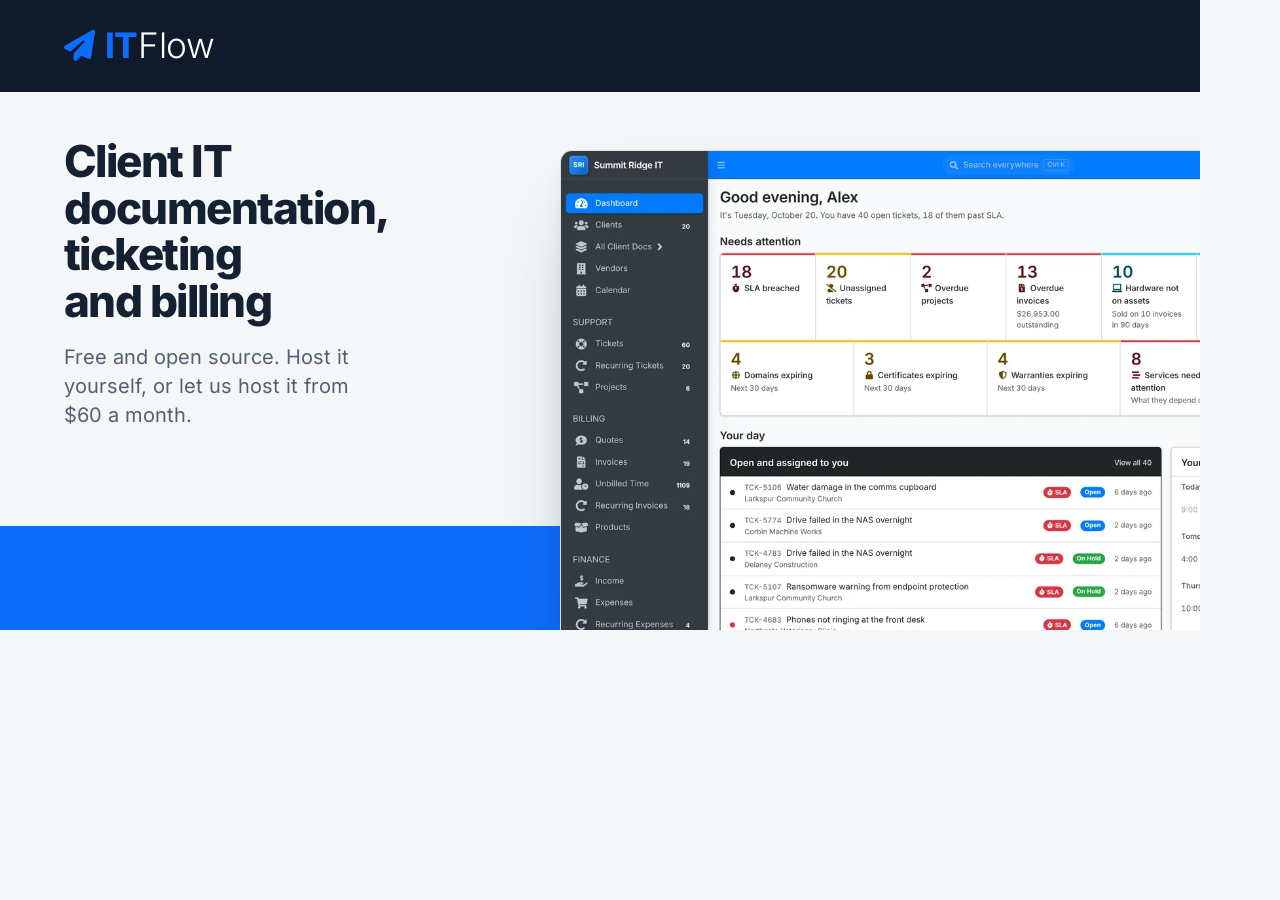
==== tools/og.html @ 49c67de4 "first commit" ====
<!doctype html><html><head><meta charset="utf-8">
<!--
  The picture shown when a link to itflow.org is shared: assets/img/og.png, 1200 x 630.
  To make it again (after a price change, say): open /tools/og.html on the site in a browser
  window exactly 1200 x 630, in light mode, and save a screenshot of it as assets/img/og.png.
-->
<link rel="stylesheet" href="/assets/vendor/fontawesome/css/all.min.css"><link rel="stylesheet" href="/assets/css/site.css">
<style>
body { width: 1200px; height: 630px; overflow: hidden; margin: 0; }
.og { position: relative; height: 630px; overflow: hidden; background: var(--paper); }
.og .bar { height: 92px; padding: 0 64px; display: flex; align-items: center; background: var(--night); }
.og .bar .logo { font-size: 2.2rem; }
.og .text { padding: 46px 64px 0; }
.og h1 { font-size: 2.75rem; font-weight: 800; line-height: 1.06; letter-spacing: -0.035em; max-width: 12ch; }
.og p { margin-top: 18px; font-size: 1.25rem; color: var(--muted); max-width: 23ch; line-height: 1.45; }
.og .band { position: absolute; left: 0; right: 0; bottom: 0; height: 104px; background: var(--brand); }
.og .screen { position: absolute; left: 560px; top: 150px; width: 840px; }
</style></head><body>
<div class="og">
  <div class="bar"><span class="logo"><i class="fas fa-paper-plane logo-plane"></i><span class="logo-it">IT</span><span class="logo-flow">Flow</span></span></div>
  <div class="text">
    <h1>Client IT documentation, ticketing and billing</h1>
    <p>Free and open source. Host it yourself, or let us host it from $60 a month.</p>
  </div>
  <div class="band"></div>
  <div class="screen"><img src="/assets/img/shots/dashboard-light-1280.webp" alt=""></div>
</div>
</body></html>
---- assets/css/site.css ----
/*
 * itflow.org
 *
 * Inter for everything - easy to read at any size. A cool, light page with
 * ITFlow blue for the logo and anything you can act on, and a dark top bar
 * and footer like ITFlow's own side menu, where the logo sits as it does in
 * the app. The screenshots are the pictures. Follows the visitor's light or
 * dark setting, and so do the screenshots.
 */

/* Inter (SIL Open Font License, assets/fonts/OFL.txt), served from here - every weight in one file */
@font-face {
    font-family: 'Inter Variable';
    font-style: normal;
    font-display: swap;
    font-weight: 100 900;
    src: url(../fonts/inter-latin-ext-wght-normal.woff2) format('woff2-variations'), url(../fonts/inter-latin-ext-wght-normal.woff2) format('woff2');
    unicode-range: U+0100-02BA, U+02BD-02C5, U+02C7-02CC, U+02CE-02D7, U+02DD-02FF, U+0304, U+0308, U+0329, U+1D00-1DBF, U+1E00-1E9F, U+1EF2-1EFF, U+2020, U+20A0-20AB, U+20AD-20C0, U+2113, U+2C60-2C7F, U+A720-A7FF;
}
@font-face {
    font-family: 'Inter Variable';
    font-style: normal;
    font-display: swap;
    font-weight: 100 900;
    src: url(../fonts/inter-latin-wght-normal.woff2) format('woff2-variations'), url(../fonts/inter-latin-wght-normal.woff2) format('woff2');
    unicode-range: U+0000-00FF, U+0131, U+0152-0153, U+02BB-02BC, U+02C6, U+02DA, U+02DC, U+0304, U+0308, U+0329, U+2000-206F, U+20AC, U+2122, U+2191, U+2193, U+2212, U+2215, U+FEFF, U+FFFD;
}

:root {
    --paper: #f4f6f8;
    --surface: #ffffff;
    --surface-2: #eaeef2;
    --ink: #152132;
    --muted: #526073;
    --line: #d9dfe6;
    --line-strong: #b7c1cc;
    --brand: #0d6efd;            /* ITFlow blue - the logo and the band behind the dashboard */
    --signal: #0b5fe3;           /* buttons and links: a shade darker, so white text on it reads easily */
    --signal-hover: #094fbd;
    --signal-ink: #ffffff;
    --signal-soft: #e3edfd;
    --night: #0f1a2a;            /* the top bar and footer */
    --night-2: #172437;
    --night-ink: #e8eef6;
    --night-muted: #a3b1c4;
    --night-line: #26354b;
    --danger: #b3261e;
    --shadow: 0 40px 80px -40px rgba(21, 33, 50, .45), 0 14px 28px -14px rgba(21, 33, 50, .2);
    --radius: 12px;
    --wrap: 1240px;
    --gutter: 16px;
    color-scheme: light;
}

@media (prefers-color-scheme: dark) {
    :root {
        --paper: #0e1622;
        --surface: #142030;
        --surface-2: #1a283b;
        --ink: #e6edf5;
        --muted: #9eadbf;
        --line: #233348;
        --line-strong: #364a63;
        --signal: #5c9dff;
        --signal-hover: #82b4ff;
        --signal-ink: #04101e;
        --signal-soft: #15294a;
        --night: #09111c;
        --night-2: #111c2b;
        --night-line: #1f2d40;
        --danger: #ff8a80;
        --shadow: 0 40px 80px -40px rgba(0, 0, 0, .8), 0 14px 28px -14px rgba(0, 0, 0, .5);
        color-scheme: dark;
    }
}

@media (min-width: 720px) {
    :root { --gutter: 32px; }
}

/* ------------------------------------------------------------ Base */

*, *::before, *::after { box-sizing: border-box; }

html {
    -webkit-text-size-adjust: 100%;
    scroll-behavior: smooth;
    scroll-padding-top: 84px;
}

body {
    margin: 0;
    background: var(--paper);
    color: var(--ink);
    font-family: 'Inter Variable', Inter, ui-sans-serif, system-ui, -apple-system, 'Segoe UI', Roboto, sans-serif;
    font-size: 1.0625rem;
    line-height: 1.65;
    -webkit-font-smoothing: antialiased;
    -moz-osx-font-smoothing: grayscale;
    text-rendering: optimizeLegibility;
}

img { max-width: 100%; height: auto; display: block; }
picture { display: block; }
figure { margin: 0; }

h1, h2, h3, h4 {
    margin: 0;
    font-weight: 700;
    line-height: 1.15;
    letter-spacing: -0.018em;
    text-wrap: balance;
}

p { margin: 0; text-wrap: pretty; }
ul, ol { margin: 0; padding: 0; list-style: none; }

a { color: var(--signal); text-underline-offset: .18em; text-decoration-thickness: 1px; }
a:hover { color: var(--signal-hover); }

:focus-visible { outline: 3px solid var(--signal); outline-offset: 3px; border-radius: 4px; }

.wrap {
    width: 100%;
    max-width: calc(var(--wrap) + var(--gutter) * 2);
    margin: 0 auto;
    padding: 0 var(--gutter);
}

[hidden] { display: none !important; }

.visually-hidden {
    position: absolute !important; width: 1px; height: 1px; padding: 0; margin: -1px;
    overflow: hidden; clip: rect(0, 0, 0, 0); white-space: nowrap; border: 0;
}

.skip {
    position: absolute; left: 12px; top: -60px; z-index: 100;
    background: var(--signal); color: var(--signal-ink); padding: 10px 16px; border-radius: 8px;
}
.skip:focus { top: 12px; }

/* ------------------------------------------------------------ The logo - as on ITFlow's sign-in page */

.logo-link { display: inline-flex; text-decoration: none; border-radius: 6px; }
.logo { display: inline-flex; align-items: center; font-size: 1.6rem; line-height: 1; letter-spacing: -0.01em; white-space: nowrap; }
.logo-plane { color: var(--brand); font-size: .88em; margin-right: .32em; }
.logo-it { color: var(--brand); font-weight: 750; }
.logo-flow { color: #fff; font-weight: 300; }

/* ------------------------------------------------------------ Buttons */

.button {
    display: inline-flex; align-items: center; justify-content: center; gap: .5em;
    min-height: 48px; padding: 0 22px;
    border-radius: 10px; border: 1.5px solid transparent;
    font: inherit; font-weight: 600; line-height: 1.2;
    text-decoration: none; cursor: pointer; white-space: nowrap;
    transition: background-color .15s, border-color .15s, color .15s;
}
.button-primary { background: var(--signal); color: var(--signal-ink); }
.button-primary:hover { background: var(--signal-hover); color: var(--signal-ink); }
.button-secondary { background: var(--surface); color: var(--ink); border-color: var(--line-strong); }
.button-secondary:hover { color: var(--ink); border-color: var(--ink); }
.button-large { min-height: 52px; padding: 0 26px; font-size: 1.05rem; }
.button-small { min-height: 38px; padding: 0 16px; border-radius: 8px; font-size: .95rem; }
.button-block { width: 100%; }

.text-link { display: inline-flex; align-items: center; gap: .45em; font-weight: 600; }

/* ------------------------------------------------------------ The top bar and menu */

.masthead {
    position: sticky; top: 0; z-index: 50;
    background: var(--night);
    border-bottom: 1px solid var(--night-line);
}
.masthead-row { display: flex; align-items: center; gap: 24px; min-height: 68px; }

.menu { display: flex; align-items: center; gap: 20px; margin-left: auto; }
.menu ul { display: flex; align-items: center; gap: 2px; }
.menu ul a {
    display: inline-flex; align-items: center; gap: 6px;
    padding: 8px 11px; border-radius: 8px;
    color: var(--night-muted); font-weight: 500; font-size: .98rem; text-decoration: none;
    transition: color .15s, background-color .15s;
}
.menu ul a:hover { color: #fff; background: var(--night-2); }
/* The section being read, or just picked: white text with a short blue line under it */
.menu ul a { position: relative; }
.menu ul a::after {
    content: ''; position: absolute; left: 50%; bottom: 1px;
    width: 18px; height: 3px; margin-left: -9px; border-radius: 3px;
    background: var(--brand); opacity: 0; transform: scaleX(.4);
    transition: opacity .2s, transform .2s;
}
.menu ul a.is-active { color: #fff; }
.menu ul a.is-active::after { opacity: 1; transform: none; }
.menu-out { font-size: .6em; opacity: .7; }
.menu-end { display: flex; align-items: center; gap: 16px; }
.menu-github { display: inline-flex; align-items: center; gap: 8px; color: var(--night-ink); font-weight: 600; text-decoration: none; }
.menu-github i { font-size: 1.2rem; }
.menu-github:hover { color: #fff; }
.masthead .button-primary { background: var(--brand); color: #fff; }
.masthead .button-primary:hover { background: #0a5ad1; color: #fff; }
.masthead :focus-visible { outline-color: #8ab8ff; }

.menu-button {
    display: none; margin-left: auto;
    width: 44px; height: 44px; border-radius: 10px;
    border: 1px solid var(--night-line); background: transparent; color: var(--night-ink);
    font-size: 1.1rem; cursor: pointer;
}

@media (min-width: 1080px) and (max-width: 1199px) {
    .menu-github span { position: absolute; width: 1px; height: 1px; overflow: hidden; clip: rect(0, 0, 0, 0); white-space: nowrap; }
    .menu ul a { padding: 8px 9px; }
}

@media (max-width: 1079px) {
    .menu-button { display: inline-flex; align-items: center; justify-content: center; }
    .js .menu {
        display: none;
        position: absolute; left: 0; right: 0; top: 100%;
        flex-direction: column; align-items: stretch; gap: 16px;
        padding: 12px var(--gutter) 24px;
        background: var(--night); border-bottom: 1px solid var(--night-line);
    }
    .js .masthead.is-open .menu { display: flex; }
    .menu ul { flex-direction: column; align-items: stretch; }
    .menu ul a { padding: 12px 10px; font-size: 1.05rem; }
    .menu ul a::after { left: -6px; top: 50%; bottom: auto; width: 3px; height: 18px; margin: -9px 0 0; transform: scaleY(.4); }
    .menu-end { justify-content: space-between; padding: 12px 10px 0; border-top: 1px solid var(--night-line); }
    /* Without the script, the menu wraps under the logo */
    html:not(.js) .masthead-row { flex-wrap: wrap; padding-bottom: 12px; }
    html:not(.js) .menu-button { display: none; }
    html:not(.js) .menu { flex-wrap: wrap; margin-left: 0; }
    html:not(.js) .menu ul { flex-direction: row; flex-wrap: wrap; }
}

/* ------------------------------------------------------------ Screenshots */

.screen {
    margin: 0;
    background: var(--surface);
    border: 1px solid var(--line);
    border-radius: var(--radius);
    overflow: hidden;
    box-shadow: var(--shadow);
}
.screen img { width: 100%; }

figcaption { margin-top: 12px; color: var(--muted); font-size: .94rem; line-height: 1.5; }

/* ------------------------------------------------------------ Top of the homepage */

.hero { padding-top: 76px; overflow-x: clip; }
.hero-text { max-width: 860px; }
.hero-tag {
    display: inline-flex; align-items: center; gap: 8px; margin-bottom: 22px;
    padding: 5px 14px; border-radius: 999px;
    background: var(--signal-soft); color: var(--signal);
    font-size: .92rem; font-weight: 600;
}
.hero h1 {
    font-size: clamp(2.5rem, 1.3rem + 4.3vw, 4.5rem);
    font-weight: 800;
    line-height: 1.04;
    letter-spacing: -0.035em;
    max-width: 17ch;
}
.hero-lede { margin-top: 24px; max-width: 60ch; font-size: clamp(1.1rem, 1rem + .4vw, 1.28rem); line-height: 1.6; color: var(--muted); }
.hero-actions { display: flex; flex-wrap: wrap; gap: 12px; margin-top: 32px; }
.hero-hosting { margin-top: 20px; font-size: 1rem; }
.hero-hosting a { display: inline-flex; align-items: baseline; gap: 9px; color: var(--ink); text-decoration: underline; text-decoration-color: var(--line-strong); }
.hero-hosting a i { color: var(--signal); }
.hero-hosting a:hover { color: var(--signal); text-decoration-color: currentColor; }

/* The screenshot sits on a band of ITFlow blue, the colour of the app's own top bar */
.hero-stage { position: relative; margin-top: 60px; }
.hero-stage::before {
    content: ''; position: absolute; left: 0; right: 0; top: 34%; bottom: 0;
    background: var(--brand);
}
.hero-stage .wrap { position: relative; }
.screen-hero { border-color: color-mix(in srgb, var(--line) 60%, transparent); }

.hero-band { background: var(--brand); }
.facts { display: grid; grid-template-columns: 1fr; gap: 14px 32px; padding-top: 30px; padding-bottom: 34px; }
.facts li { display: flex; align-items: center; gap: 12px; color: #fff; font-weight: 600; }
.facts i { width: 1.25em; text-align: center; opacity: .85; }
@media (min-width: 640px) { .facts { grid-template-columns: repeat(2, 1fr); } }
@media (min-width: 1080px) { .facts { grid-template-columns: repeat(4, auto); justify-content: space-between; } }

/* ------------------------------------------------------------ Sections */

.section { padding: 112px 0; }
@media (max-width: 719px) { .section { padding: 80px 0; } }
.section-head { max-width: 760px; margin-bottom: 48px; }
.section-head h2 { font-size: clamp(2rem, 1.3rem + 2.2vw, 2.9rem); font-weight: 800; letter-spacing: -0.03em; line-height: 1.1; }
.section-head p { margin-top: 16px; max-width: 62ch; font-size: 1.15rem; color: var(--muted); }

/* A plain list with a check before each item */
.checklist li { position: relative; padding-left: 28px; margin-top: 10px; }
.checklist li::before {
    content: '\f00c'; font-family: 'Font Awesome 6 Free'; font-weight: 900;
    position: absolute; left: 0; top: .1em; font-size: .85em; color: var(--signal);
}

/* ------------------------------------------------------------ Features */

.feature-grid { display: grid; gap: 16px; }
@media (min-width: 640px) { .feature-grid { grid-template-columns: repeat(2, minmax(0, 1fr)); } }
@media (min-width: 1000px) { .feature-grid { grid-template-columns: repeat(3, minmax(0, 1fr)); } }
@media (min-width: 1200px) { .feature-grid { grid-template-columns: repeat(4, minmax(0, 1fr)); } }
.feature {
    padding: 26px 24px 28px;
    background: var(--surface); border: 1px solid var(--line); border-radius: 14px;
    transition: border-color .15s, box-shadow .15s;
}
.feature:hover { border-color: var(--line-strong); box-shadow: 0 18px 36px -28px rgba(21, 33, 50, .45); }
.feature-icon {
    display: inline-flex; align-items: center; justify-content: center;
    width: 44px; height: 44px; border-radius: 11px;
    background: var(--signal-soft); color: var(--signal); font-size: 1.1rem;
}
.feature h3 { margin-top: 18px; font-size: 1.12rem; letter-spacing: -0.01em; }
.feature p { margin-top: 8px; color: var(--muted); font-size: .98rem; line-height: 1.6; }
/* On a phone: the icon beside the text, so twelve cards don't make a long scroll */
@media (max-width: 639px) {
    .feature { display: grid; grid-template-columns: 44px minmax(0, 1fr); column-gap: 16px; padding: 20px; }
    .feature-icon { grid-row: span 2; }
    .feature h3 { margin-top: 0; align-self: center; }
    .feature p { margin-top: 4px; }
}

/* ------------------------------------------------------------ ITFlow in action */

.tour { background: var(--surface); border-top: 1px solid var(--line); border-bottom: 1px solid var(--line); }
.tour-step { border-top: 1px solid var(--line); padding: 20px 0 24px; }
.tour-step:last-child { border-bottom: 1px solid var(--line); }
.tour-step-head {
    display: flex; align-items: center; gap: 14px; width: 100%;
    padding: 0; border: 0; background: none; color: inherit; font: inherit; text-align: left; cursor: pointer;
}
/* Step numbers - also on the sign-up page */
.tour-num {
    flex: none; display: inline-flex; align-items: center; justify-content: center;
    width: 32px; height: 32px; border-radius: 50%;
    background: var(--signal); color: var(--signal-ink);
    font-weight: 700; font-size: .95rem; line-height: 1;
}
.tour-title { font-size: 1.2rem; font-weight: 650; letter-spacing: -0.01em; line-height: 1.3; }
.tour-text { margin: 10px 0 0 46px; color: var(--muted); max-width: 54ch; }
.tour-inline { margin-top: 20px; }
.tour-viewer { display: none; }

@media (min-width: 1000px) {
    .js .tour-grid { display: grid; grid-template-columns: minmax(300px, 380px) 1fr; gap: 56px; align-items: start; }
    .js .tour-inline { display: none; }
    .js .tour-step { padding: 0; border: 0; }
    .js .tour-step + .tour-step { margin-top: 6px; }
    .js .tour-step-head { padding: 14px 16px; border-radius: 12px; transition: background-color .15s; }
    .js .tour-step-head:hover { background: var(--paper); }
    .js .tour-step.is-active .tour-step-head { background: var(--signal-soft); }
    .js .tour-step:not(.is-active) .tour-num { background: transparent; color: var(--muted); box-shadow: inset 0 0 0 1.5px var(--line-strong); }
    .js .tour-step:not(.is-active) .tour-title { color: var(--muted); }
    .js .tour-step:not(.is-active) .tour-body { display: none; }
    .js .tour-step.is-active .tour-text { margin: 4px 16px 10px 62px; }
    .js .tour-viewer { display: block; }
    .tour-viewer-frame { position: relative; aspect-ratio: 1440 / 900; }
    .tour-shot { position: absolute; inset: 0; opacity: 0; transition: opacity .3s ease; }
    .tour-shot.is-active { opacity: 1; }
    .tour-nav { display: flex; align-items: center; justify-content: flex-end; gap: 12px; margin-top: 18px; }
    .tour-count { color: var(--muted); font-size: .95rem; font-variant-numeric: tabular-nums; }
    .tour-arrow {
        display: inline-flex; align-items: center; justify-content: center; width: 40px; height: 40px;
        border: 1px solid var(--line-strong); border-radius: 50%; background: var(--surface); color: var(--ink);
        font-size: .9rem; cursor: pointer;
    }
    .tour-arrow:hover { border-color: var(--ink); }
}

/* ------------------------------------------------------------ Get started */

.paths { display: grid; gap: 24px; align-items: start; }
@media (min-width: 1000px) {
    .paths { grid-template-columns: 1fr 1.2fr 1fr; }
    .paths-two { grid-template-columns: 1fr 1fr; }
}
.path { padding: 30px; background: var(--surface); border: 1px solid var(--line); border-radius: 16px; }
.path-icon {
    display: inline-flex; align-items: center; justify-content: center; width: 44px; height: 44px; margin-bottom: 18px;
    border-radius: 11px; background: var(--signal-soft); color: var(--signal); font-size: 1.1rem;
}
.path h3 { font-size: 1.3rem; }
.path > p { margin-top: 12px; color: var(--muted); }
.path .checklist { margin-top: 14px; }
.path-price { margin-top: 10px !important; color: var(--ink) !important; font-size: 2.6rem; font-weight: 800; line-height: 1; letter-spacing: -0.03em; }
.path-price span { margin-left: 8px; font-size: 1rem; font-weight: 500; color: var(--muted); letter-spacing: 0; }
.path-price-note { margin-top: 8px !important; font-size: .96rem; }
.path-actions { display: flex; flex-wrap: wrap; align-items: center; gap: 16px; margin-top: 24px; }
.path-hosted {
    border: 2px solid var(--signal); border-radius: 18px; padding: 34px;
    box-shadow: 0 30px 60px -40px rgba(11, 95, 227, .6);
}
.path-hosted .path-icon { background: var(--brand); color: #fff; }
.phones { display: flex; gap: 14px; margin-top: 26px; }
.phone { flex: 1; max-width: 160px; border-radius: 20px; overflow: hidden; border: 1px solid var(--line-strong); background: var(--surface); }
.phone img { aspect-ratio: 390 / 600; object-fit: cover; object-position: top; }
.phones-text { margin-top: 12px; color: var(--muted); font-size: .94rem; }

/* ------------------------------------------------------------ Sponsors */

.sponsors { background: var(--surface); border-top: 1px solid var(--line); }
.sponsor-wall { display: flex; flex-wrap: wrap; gap: 16px; }
.sponsor { flex: 1 1 200px; }
.sponsor-featured { flex-grow: 1.5; }
@media (max-width: 639px) { .sponsor { flex-basis: 140px; } }
.sponsor-tile {
    display: flex; align-items: center; justify-content: center;
    height: 96px; padding: 16px 28px;
    border: 1px solid var(--line); border-radius: 12px; background: var(--paper);
    color: var(--muted); text-decoration: none;
}
a.sponsor-tile:hover { border-color: var(--line-strong); color: var(--ink); }
.sponsor-tile img { max-height: 56px; max-width: 220px; width: auto; filter: grayscale(1); opacity: .8; transition: filter .2s, opacity .2s; }
a.sponsor-tile:hover img { filter: none; opacity: 1; }
.sponsor-name { font-size: 1.3rem; font-weight: 750; letter-spacing: -0.015em; }
.sponsor-featured .sponsor-name { font-size: 1.6rem; }

.tiers-head { margin-top: 88px; max-width: 760px; }
.tiers-head:first-child { margin-top: 0; }
.tiers-head h3 { font-size: clamp(1.5rem, 1.1rem + 1.2vw, 2rem); font-weight: 750; letter-spacing: -0.025em; }
.tiers-head p { margin-top: 10px; color: var(--muted); font-size: 1.08rem; }
.tiers { display: grid; gap: 16px; margin-top: 32px; }
@media (min-width: 640px) { .tiers { grid-template-columns: repeat(2, 1fr); } }
@media (min-width: 1100px) { .tiers { grid-template-columns: repeat(4, 1fr); } }
.tier { display: flex; flex-direction: column; padding: 24px; border: 1px solid var(--line); border-radius: 14px; background: var(--paper); }
.tier h4 { display: flex; align-items: center; gap: 10px; font-size: 1.05rem; }
.tier h4 i { color: var(--signal); }
.tier-price { margin-top: 14px; font-size: 2rem; font-weight: 800; letter-spacing: -0.03em; line-height: 1; }
.tier-price span { margin-left: 6px; font-size: .95rem; font-weight: 500; letter-spacing: 0; color: var(--muted); }
.tier .checklist { margin: 8px 0 24px; flex: 1; font-size: .97rem; }
.tier-includes { color: var(--muted); }
.tier .button { align-self: flex-start; }

/* ------------------------------------------------------------ About */

.about { border-top: 1px solid var(--line); }
.timeline { display: grid; gap: 0; }
.timeline li { position: relative; padding: 0 0 32px 30px; border-left: 2px solid var(--line-strong); margin-left: 6px; }
.timeline li::before {
    content: ''; position: absolute; left: -8px; top: 5px; width: 14px; height: 14px;
    border-radius: 50%; background: var(--brand); box-shadow: 0 0 0 4px var(--signal-soft);
}
.timeline-date { display: block; font-weight: 700; color: var(--signal); }
.timeline h3 { margin-top: 4px; font-size: 1.12rem; }
.timeline p { margin-top: 6px; color: var(--muted); font-size: .98rem; }
@media (min-width: 900px) {
    .timeline { grid-template-columns: repeat(5, 1fr); gap: 28px; border-top: 2px solid var(--line-strong); }
    .timeline li { padding: 30px 0 0; border-left: 0; margin-left: 0; }
    .timeline li::before { left: 0; top: -8px; }
}

.team { display: grid; gap: 32px; margin-top: 88px; padding-top: 48px; border-top: 1px solid var(--line); }
.section-head + .team, .team:first-child { margin-top: 0; padding-top: 0; border-top: 0; }
.team-head h3 { font-size: clamp(1.5rem, 1.1rem + 1.2vw, 2rem); font-weight: 750; letter-spacing: -0.025em; }
.team-head p { margin-top: 10px; color: var(--muted); max-width: 40ch; }
.people { display: grid; gap: 28px; }
@media (min-width: 640px) { .people { grid-template-columns: repeat(2, 1fr); } }
@media (min-width: 1000px) { .team { grid-template-columns: 1fr 2fr; align-items: start; } }
.person { display: flex; gap: 18px; align-items: flex-start; }
.person-photo { flex: none; width: 72px; height: 72px; border-radius: 50%; object-fit: cover; }
.person-initials {
    display: inline-flex; align-items: center; justify-content: center;
    background: var(--signal-soft); color: var(--signal); font-weight: 800; font-size: 1.3rem;
}
.person h4 { font-size: 1.18rem; }
.person p { margin-top: 2px; color: var(--muted); }
.person-links { display: flex; gap: 6px; margin-top: 8px; }
.person-links a {
    display: inline-flex; align-items: center; justify-content: center; width: 36px; height: 36px;
    border-radius: 8px; color: var(--muted); text-decoration: none; border: 1px solid var(--line);
}
.person-links a:hover { color: var(--ink); border-color: var(--line-strong); }

/* ------------------------------------------------------------ Footer */

.site-footer { padding: 64px 0 28px; background: var(--night); color: var(--night-ink); }
.footer-grid { display: grid; gap: 40px; }
@media (min-width: 800px) { .footer-grid { grid-template-columns: 2fr repeat(3, 1fr); } }
.footer-about p { margin-top: 16px; color: var(--night-muted); max-width: 46ch; font-size: .96rem; }
.footer-sponsors span { white-space: nowrap; color: var(--night-ink); }
.footer-social { display: flex; gap: 8px; margin-top: 20px; }
.footer-social a {
    display: inline-flex; align-items: center; justify-content: center; width: 40px; height: 40px;
    border: 1px solid var(--night-line); border-radius: 10px; color: var(--night-ink); text-decoration: none; font-size: 1.1rem;
}
.footer-social a:hover { border-color: var(--night-muted); color: #fff; }
.footer-column h2 { font-size: .95rem; font-weight: 650; color: #fff; }
.footer-column ul { margin-top: 12px; }
.footer-column li { margin-top: 8px; }
.footer-column a { color: var(--night-muted); text-decoration: none; }
.footer-column a:hover { color: #fff; text-decoration: underline; }
.site-footer :focus-visible { outline-color: #8ab8ff; }
.footer-base { margin-top: 48px; padding-top: 20px; border-top: 1px solid var(--night-line); color: var(--night-muted); font-size: .9rem; }

/* ------------------------------------------------------------ Sign-up page */

.page-head { padding-top: 64px; padding-bottom: 40px; }
.page-head h1 { font-size: clamp(2.2rem, 1.3rem + 3vw, 3.4rem); font-weight: 800; letter-spacing: -0.035em; line-height: 1.06; }
.page-head p { margin-top: 16px; max-width: 62ch; font-size: 1.15rem; color: var(--muted); }

.signup { padding-bottom: 112px; }
.signup-grid { display: grid; gap: 24px; align-items: start; }
@media (min-width: 1000px) {
    .signup-grid { grid-template-columns: minmax(0, 1fr) 360px; gap: 32px; }
    .signup-summary { position: sticky; top: 92px; }
}
.panel { background: var(--surface); border: 1px solid var(--line); border-radius: 14px; padding: 24px; }
@media (min-width: 720px) { .panel { padding: 32px; } }
.panel + .panel { margin-top: 20px; }
.panel-title { display: flex; align-items: center; gap: 14px; margin-bottom: 22px; font-size: 1.3rem; }
.panel-title .tour-num { margin-top: 0; }
.panel-note { margin: -10px 0 18px; color: var(--muted); font-size: .96rem; }

.fields { display: grid; grid-template-columns: repeat(12, minmax(0, 1fr)); gap: 18px 16px; }
.fields > * { grid-column: span 12; }
@media (min-width: 720px) {
    .span-6 { grid-column: span 6; }
    .span-5 { grid-column: span 5; }
    .span-4 { grid-column: span 4; }
    .span-3 { grid-column: span 3; }
}
.label { display: block; margin-bottom: 6px; font-weight: 600; font-size: .96rem; }
.label-light { font-weight: 400; color: var(--muted); }
.req { color: var(--danger); }
.hint { margin-top: 6px; color: var(--muted); font-size: .9rem; }

.input, .select, .textarea {
    width: 100%; min-height: 46px; padding: 10px 14px;
    border: 1px solid var(--line-strong); border-radius: 8px;
    background: var(--paper); color: var(--ink); font: inherit; font-size: 1rem; line-height: 1.4;
}
.textarea { min-height: 120px; resize: vertical; }
.select { appearance: none; padding-right: 40px;
    background-image: linear-gradient(45deg, transparent 50%, var(--muted) 50%), linear-gradient(135deg, var(--muted) 50%, transparent 50%);
    background-position: calc(100% - 20px) 50%, calc(100% - 15px) 50%; background-size: 5px 5px; background-repeat: no-repeat; }
.input:focus, .select:focus, .textarea:focus { outline: 3px solid color-mix(in srgb, var(--signal) 35%, transparent); outline-offset: 0; border-color: var(--signal); }
.input:disabled { opacity: .55; }
.was-validated .input:invalid, .was-validated .select:invalid, .was-validated .textarea:invalid { border-color: var(--danger); }
.input-sm { min-height: 38px; padding: 6px 12px; font-size: .95rem; }

.input-group { display: flex; align-items: stretch; }
.input-group > .input { border-radius: 0; flex: 1; min-width: 0; }
.input-group > :first-child { border-top-left-radius: 8px; border-bottom-left-radius: 8px; }
.input-group > :last-child { border-top-right-radius: 8px; border-bottom-right-radius: 8px; }
.input-group > * + * { margin-left: -1px; }
.input-addon {
    display: inline-flex; align-items: center; padding: 0 12px;
    border: 1px solid var(--line-strong); background: var(--surface-2); color: var(--muted); font-size: .95rem; white-space: nowrap;
}
.stepper button {
    width: 46px; border: 1px solid var(--line-strong); background: var(--surface-2); color: var(--ink);
    font: inherit; font-size: 1.2rem; font-weight: 700; cursor: pointer;
}
.stepper button:hover { background: var(--line); }
.stepper .input { text-align: center; }

.choices { display: grid; gap: 14px; }
@media (min-width: 720px) { .choices { grid-template-columns: 1fr 1fr; } }
.choice {
    position: relative; display: block; height: 100%;
    padding: 18px 18px 18px 50px; border: 1.5px solid var(--line-strong); border-radius: 12px;
    background: var(--paper); cursor: pointer; transition: border-color .15s, background-color .15s;
}
.choice:hover { border-color: var(--muted); }
.choice:has(> input:checked) { border-color: var(--signal); background: var(--signal-soft); }
.choice > input { position: absolute; left: 18px; top: 21px; width: 18px; height: 18px; margin: 0; accent-color: var(--signal); }
.choice strong { display: block; }
.choice small { display: block; margin-top: 4px; color: var(--muted); font-size: .92rem; line-height: 1.45; }
.choice .input-group, .choice > .input { margin-top: 12px; }
.choice [hidden] { display: none !important; }

.tier-choice .tier-top { display: flex; justify-content: space-between; gap: 12px; align-items: baseline; }
.tier-choice .tier-choice-price { font-weight: 800; font-size: 1.2rem; white-space: nowrap; }
.tier-choice .tier-choice-price small { display: inline; font-weight: 500; margin: 0; }
.tier-choice .checklist { margin-top: 6px; font-size: .92rem; }
.tier-choice .checklist li { margin-top: 6px; }
.feedback { display: none; margin-top: 10px; color: var(--danger); font-size: .94rem; }
.name-check { display: block; min-height: 1.2em; }
.name-check.is-free { color: #198754; }
.name-check.is-taken { color: var(--danger); }
.was-validated .feedback.is-shown { display: block; }

.sponsor-intro { display: flex; gap: 16px; align-items: flex-start; padding: 16px 18px; margin-bottom: 20px; border-radius: 10px; background: var(--surface-2); }
.sponsor-intro i { color: var(--signal); font-size: 1.5rem; margin-top: 2px; }

.contact-block { margin-top: 26px; padding-top: 22px; border-top: 1px solid var(--line); }
.contact-block-head { display: flex; flex-wrap: wrap; justify-content: space-between; align-items: center; gap: 8px; margin-bottom: 12px; }
.check { display: inline-flex; align-items: center; gap: 8px; cursor: pointer; }
.check input { width: 18px; height: 18px; accent-color: var(--signal); margin: 0; }

.summary-lines { margin-top: 4px; }
.summary-line { display: flex; justify-content: space-between; gap: 12px; padding: 10px 0; border-bottom: 1px solid var(--line); font-size: .98rem; }
.summary-total { display: flex; justify-content: space-between; align-items: baseline; margin-top: 18px; }
.summary-total .total { font-size: 2.2rem; font-weight: 800; letter-spacing: -0.03em; line-height: 1; font-variant-numeric: tabular-nums; }
.summary-note { margin: 14px 0 20px; color: var(--muted); font-size: .92rem; }

.alert { padding: 16px 18px; border-radius: 10px; border: 1px solid var(--danger); background: color-mix(in srgb, var(--danger) 8%, var(--surface)); margin-bottom: 20px; }
.alert ul { margin-top: 8px; padding-left: 20px; list-style: disc; }

.done { max-width: 640px; padding: 48px 0 24px; }
.done-mark { display: inline-flex; align-items: center; justify-content: center; width: 64px; height: 64px; border-radius: 16px; background: var(--signal); color: var(--signal-ink); font-size: 1.6rem; }
.done h2 { margin-top: 24px; font-size: clamp(1.8rem, 1.2rem + 2vw, 2.6rem); font-weight: 800; letter-spacing: -0.03em; }
.done p { margin-top: 14px; color: var(--muted); font-size: 1.1rem; }
.done .button { margin-top: 28px; }

/* Bots fill this in; people never see it */
.hp { position: absolute; left: -10000px; width: 1px; height: 1px; overflow: hidden; }

/* ------------------------------------------------------------ Plain text pages (terms and the like) */

.prose { max-width: 72ch; padding-bottom: 112px; }
.prose h2 { margin-top: 40px; font-size: 1.5rem; }
.prose h3 { margin-top: 28px; font-size: 1.15rem; }
.prose p, .prose ul, .prose ol { margin-top: 14px; }
.prose ul { padding-left: 1.3em; list-style: disc; }
.prose ol { padding-left: 1.4em; list-style: decimal; }
.prose li { margin-top: 8px; padding-left: 4px; }

/* ------------------------------------------------------------ Motion */

@media (prefers-reduced-motion: reduce) {
    html { scroll-behavior: auto; }
    *, *::before, *::after { transition: none !important; animation: none !important; }
}
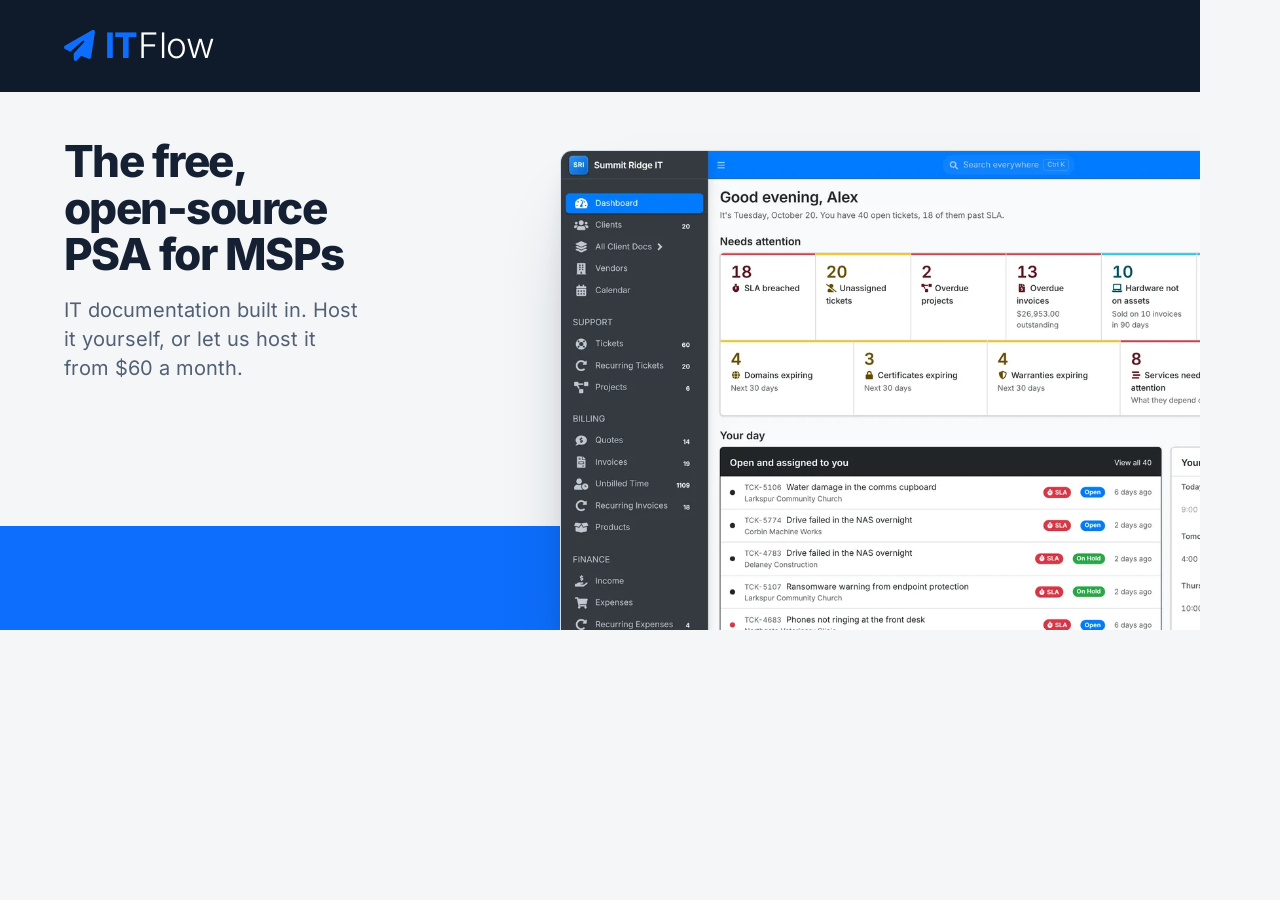
==== commit 6fe92023: "Update wording" ====
--- a/tools/og.html
+++ b/tools/og.html
@@ -19,8 +19,8 @@
 <div class="og">
   <div class="bar"><span class="logo"><i class="fas fa-paper-plane logo-plane"></i><span class="logo-it">IT</span><span class="logo-flow">Flow</span></span></div>
   <div class="text">
-    <h1>Client IT documentation, ticketing and billing</h1>
-    <p>Free and open source. Host it yourself, or let us host it from $60 a month.</p>
+    <h1>The free, open-source PSA for MSPs</h1>
+    <p>IT documentation built in. Host it yourself, or let us host it from $60 a month.</p>
   </div>
   <div class="band"></div>
   <div class="screen"><img src="/assets/img/shots/dashboard-light-1280.webp" alt=""></div>
--- a/assets/css/site.css
+++ b/assets/css/site.css
@@ -413,37 +413,93 @@
 /* ------------------------------------------------------------ Sponsors */
 
 .sponsors { background: var(--surface); border-top: 1px solid var(--line); }
-.sponsor-wall { display: flex; flex-wrap: wrap; gap: 16px; }
-.sponsor { flex: 1 1 200px; }
-.sponsor-featured { flex-grow: 1.5; }
-@media (max-width: 639px) { .sponsor { flex-basis: 140px; } }
+.sponsor-group + .sponsor-group { margin-top: 48px; }
+.sponsor-group-title { margin-bottom: 18px; font-size: .82rem; font-weight: 700; letter-spacing: .08em; text-transform: uppercase; color: var(--muted); }
+
+/* Premier sponsors - a tile each, with their logo */
+.sponsor-wall { display: grid; gap: 16px; grid-template-columns: repeat(auto-fill, minmax(240px, 1fr)); }
+@media (max-width: 559px) { .sponsor-wall { grid-template-columns: repeat(2, minmax(0, 1fr)); gap: 12px; } }
 .sponsor-tile {
-    display: flex; align-items: center; justify-content: center;
-    height: 96px; padding: 16px 28px;
-    border: 1px solid var(--line); border-radius: 12px; background: var(--paper);
+    display: flex; flex-direction: column; align-items: center; justify-content: center; gap: 10px;
+    min-height: 150px; height: 100%; padding: 22px 18px; text-align: center;
+    border: 1px solid var(--line); border-radius: 14px; background: var(--paper);
     color: var(--muted); text-decoration: none;
-}
-a.sponsor-tile:hover { border-color: var(--line-strong); color: var(--ink); }
-.sponsor-tile img { max-height: 56px; max-width: 220px; width: auto; filter: grayscale(1); opacity: .8; transition: filter .2s, opacity .2s; }
-a.sponsor-tile:hover img { filter: none; opacity: 1; }
-.sponsor-name { font-size: 1.3rem; font-weight: 750; letter-spacing: -0.015em; }
-.sponsor-featured .sponsor-name { font-size: 1.6rem; }
+    transition: border-color .2s, box-shadow .2s, transform .2s, color .2s;
+}
+@media (max-width: 559px) { .sponsor-tile { min-height: 120px; padding: 16px 12px; } }
+a.sponsor-tile:hover, a.sponsor-tile:focus-visible {
+    border-color: var(--line-strong); color: var(--ink);
+    transform: translateY(-2px); box-shadow: 0 14px 28px -18px rgba(21, 33, 50, .35);
+}
+/* Logos rest as one tone, like the names beside them, and come into colour on hover - in the dark, white */
+.sponsor-logo { display: block; max-width: 100%; height: auto; max-height: 76px; object-fit: contain; filter: brightness(0); opacity: .62; transition: filter .2s, opacity .2s; }
+a.sponsor-tile:hover .sponsor-logo, a.sponsor-tile:focus-visible .sponsor-logo { filter: none; opacity: 1; }
+@media (prefers-color-scheme: dark) {
+    .sponsor-logo, a.sponsor-tile:hover .sponsor-logo, a.sponsor-tile:focus-visible .sponsor-logo { filter: brightness(0) invert(1); }
+    .sponsor-logo { opacity: .7; }
+}
+.sponsor-name { font-size: 1.5rem; font-weight: 750; letter-spacing: -0.015em; text-wrap: balance; }
+/* The Sponsor tier ('company') - smaller logo tiles */
+.sponsor-wall-company { grid-template-columns: repeat(auto-fill, minmax(180px, 1fr)); }
+@media (max-width: 559px) { .sponsor-wall-company { grid-template-columns: repeat(3, minmax(0, 1fr)); gap: 10px; } }
+.sponsor-wall-company .sponsor-tile { min-height: 104px; padding: 16px 14px; gap: 6px; border-radius: 12px; }
+@media (max-width: 559px) { .sponsor-wall-company .sponsor-tile { min-height: 84px; padding: 12px 8px; } }
+.sponsor-wall-company .sponsor-logo { max-height: 52px; }
+.sponsor-wall-company .sponsor-name { font-size: 1.15rem; }
+.sponsor-wall-company .sponsor-since { font-size: .78rem; }
+.sponsor-since { font-size: .82rem; font-weight: 500; color: var(--muted); }
+.sponsor-join .sponsor-tile { border-style: dashed; background: transparent; }
+.sponsor-join-title { font-size: 1.1rem; font-weight: 650; color: var(--ink); }
+.sponsor-join-text { font-size: .9rem; font-weight: 600; color: var(--signal); }
+.sponsor-join-text i { font-size: .8em; margin-left: 4px; transition: transform .2s; }
+a.sponsor-tile:hover .sponsor-join-text i { transform: translateX(3px); }
+.sponsor-join a.sponsor-tile:hover, .sponsor-join a.sponsor-tile:focus-visible { border-color: var(--signal); }
+
+/* Sponsors - their names, linking to their websites */
+.sponsor-list { display: flex; flex-wrap: wrap; gap: 10px; }
+.sponsor-chip {
+    display: inline-flex; align-items: center; padding: 8px 16px;
+    border: 1px solid var(--line); border-radius: 999px; background: var(--paper);
+    color: var(--ink); font-size: .95rem; font-weight: 600; text-decoration: none;
+    transition: border-color .2s, color .2s, background-color .2s;
+}
+a.sponsor-chip:hover, a.sponsor-chip:focus-visible { border-color: var(--signal); color: var(--signal); background: var(--signal-soft); }
+.sponsor-anonymous { margin-top: 16px; color: var(--muted); font-size: .95rem; }
+.sponsor-anonymous i { margin-right: 4px; color: var(--signal); font-size: .85em; }
+@media (prefers-reduced-motion: reduce) {
+    .sponsor-tile, .sponsor-logo, .sponsor-chip, .sponsor-join-text i { transition: none; }
+    a.sponsor-tile:hover, a.sponsor-tile:focus-visible { transform: none; }
+}
 
 .tiers-head { margin-top: 88px; max-width: 760px; }
 .tiers-head:first-child { margin-top: 0; }
 .tiers-head h3 { font-size: clamp(1.5rem, 1.1rem + 1.2vw, 2rem); font-weight: 750; letter-spacing: -0.025em; }
 .tiers-head p { margin-top: 10px; color: var(--muted); font-size: 1.08rem; }
 .tiers { display: grid; gap: 16px; margin-top: 32px; }
-@media (min-width: 640px) { .tiers { grid-template-columns: repeat(2, 1fr); } }
-@media (min-width: 1100px) { .tiers { grid-template-columns: repeat(4, 1fr); } }
-.tier { display: flex; flex-direction: column; padding: 24px; border: 1px solid var(--line); border-radius: 14px; background: var(--paper); }
-.tier h4 { display: flex; align-items: center; gap: 10px; font-size: 1.05rem; }
-.tier h4 i { color: var(--signal); }
-.tier-price { margin-top: 14px; font-size: 2rem; font-weight: 800; letter-spacing: -0.03em; line-height: 1; }
-.tier-price span { margin-left: 6px; font-size: .95rem; font-weight: 500; letter-spacing: 0; color: var(--muted); }
-.tier .checklist { margin: 8px 0 24px; flex: 1; font-size: .97rem; }
-.tier-includes { color: var(--muted); }
-.tier .button { align-self: flex-start; }
+@media (min-width: 900px) { .tiers { grid-template-columns: repeat(3, 1fr); } }
+.tier {
+    display: flex; flex-direction: column; align-items: center;
+    padding: 30px 24px 24px; border: 1px solid var(--line); border-radius: 14px; background: var(--paper); text-align: center;
+}
+.tier .tier-perks { align-self: stretch; flex: 1; margin-bottom: 24px; }
+
+/* Sponsorship tier cards - the homepage and the sign-up form share these:
+   the tier's icon in a circle, its name, the price, then a line and its perks */
+.tier-icon {
+    display: inline-flex; align-items: center; justify-content: center; flex: none;
+    width: 54px; height: 54px; border-radius: 50%;
+    background: var(--ink); color: var(--surface); font-size: 1.3rem;
+    transition: background-color .15s, color .15s;
+}
+.tier-name { display: block; margin-top: 16px; font-size: .9rem; font-weight: 700; letter-spacing: .06em; line-height: 1.35; text-transform: uppercase; }
+.tier-amount { display: block; margin-top: 6px; font-size: 2.2rem; font-weight: 800; letter-spacing: -0.03em; line-height: 1.1; font-variant-numeric: tabular-nums; }
+.tier-amount small { margin-left: 2px; font-size: .95rem; font-weight: 500; letter-spacing: 0; color: var(--muted); }
+.tier-perks { margin-top: 18px; padding-top: 16px; border-top: 1px solid var(--line); text-align: left; font-size: .95rem; line-height: 1.45; }
+.tier-perks li { display: flex; gap: 10px; align-items: baseline; }
+.tier-perks li + li { margin-top: 8px; }
+.tier-perks i { flex: none; width: 1.1em; text-align: center; font-size: .85em; color: var(--signal); }
+.tier-perks .tier-includes { color: var(--muted); font-style: italic; }
+.tier-perks .tier-includes i { color: var(--muted); }
 
 /* ------------------------------------------------------------ About */
 
@@ -491,7 +547,6 @@
 .footer-grid { display: grid; gap: 40px; }
 @media (min-width: 800px) { .footer-grid { grid-template-columns: 2fr repeat(3, 1fr); } }
 .footer-about p { margin-top: 16px; color: var(--night-muted); max-width: 46ch; font-size: .96rem; }
-.footer-sponsors span { white-space: nowrap; color: var(--night-ink); }
 .footer-social { display: flex; gap: 8px; margin-top: 20px; }
 .footer-social a {
     display: inline-flex; align-items: center; justify-content: center; width: 40px; height: 40px;
@@ -551,6 +606,10 @@
 .input:disabled { opacity: .55; }
 .was-validated .input:invalid, .was-validated .select:invalid, .was-validated .textarea:invalid { border-color: var(--danger); }
 .input-sm { min-height: 38px; padding: 6px 12px; font-size: .95rem; }
+/* No up/down arrows in number boxes - the technicians box has its own - and +; the arrow keys still work */
+.input[type="number"] { -moz-appearance: textfield; appearance: textfield; }
+.input[type="number"]::-webkit-inner-spin-button,
+.input[type="number"]::-webkit-outer-spin-button { -webkit-appearance: none; margin: 0; }
 
 .input-group { display: flex; align-items: stretch; }
 .input-group > .input { border-radius: 0; flex: 1; min-width: 0; }
@@ -569,7 +628,7 @@
 .stepper .input { text-align: center; }
 
 .choices { display: grid; gap: 14px; }
-@media (min-width: 720px) { .choices { grid-template-columns: 1fr 1fr; } }
+@media (min-width: 720px) { .choices { grid-template-columns: repeat(2, minmax(0, 1fr)); } }
 .choice {
     position: relative; display: block; height: 100%;
     padding: 18px 18px 18px 50px; border: 1.5px solid var(--line-strong); border-radius: 12px;
@@ -577,17 +636,21 @@
 }
 .choice:hover { border-color: var(--muted); }
 .choice:has(> input:checked) { border-color: var(--signal); background: var(--signal-soft); }
-.choice > input { position: absolute; left: 18px; top: 21px; width: 18px; height: 18px; margin: 0; accent-color: var(--signal); }
+/* The card's own tick or radio, in its top left corner - not a text box inside the card */
+.choice > input:is([type="radio"], [type="checkbox"]) { position: absolute; left: 18px; top: 21px; width: 18px; height: 18px; margin: 0; accent-color: var(--signal); }
 .choice strong { display: block; }
 .choice small { display: block; margin-top: 4px; color: var(--muted); font-size: .92rem; line-height: 1.45; }
 .choice .input-group, .choice > .input { margin-top: 12px; }
 .choice [hidden] { display: none !important; }
 
-.tier-choice .tier-top { display: flex; justify-content: space-between; gap: 12px; align-items: baseline; }
-.tier-choice .tier-choice-price { font-weight: 800; font-size: 1.2rem; white-space: nowrap; }
-.tier-choice .tier-choice-price small { display: inline; font-weight: 500; margin: 0; }
-.tier-choice .checklist { margin-top: 6px; font-size: .92rem; }
-.tier-choice .checklist li { margin-top: 6px; }
+/* Sponsorship tiers on the form: the tier cards above, with the radio in the corner */
+.tier-choice { padding: 30px 22px 22px; text-align: center; }
+.choice.tier-choice > .tier-radio { left: 16px; top: 16px; }
+.tier-choice:has(> input:checked) .tier-icon { background: var(--signal); color: var(--signal-ink); }
+.tier-choice .tier-amount small { display: inline; margin: 0 0 0 2px; font-size: .95rem; line-height: inherit; }
+.tier-choice .input-group { margin-top: 18px; }
+@media (min-width: 1100px) { .tier-choices { grid-template-columns: repeat(3, minmax(0, 1fr)); } }
+.sponsor-anonymous-choice { margin-top: 16px; }
 .feedback { display: none; margin-top: 10px; color: var(--danger); font-size: .94rem; }
 .name-check { display: block; min-height: 1.2em; }
 .name-check.is-free { color: #198754; }
@@ -616,6 +679,18 @@
 .done h2 { margin-top: 24px; font-size: clamp(1.8rem, 1.2rem + 2vw, 2.6rem); font-weight: 800; letter-spacing: -0.03em; }
 .done p { margin-top: 14px; color: var(--muted); font-size: 1.1rem; }
 .done .button { margin-top: 28px; }
+/* Hosting and a sponsorship together: an invoice each, a Pay button each */
+.pay-list { display: grid; gap: 12px; margin-top: 26px; }
+.pay-item { display: flex; align-items: center; gap: 16px; padding: 16px 18px; border: 1px solid var(--line); border-radius: 12px; background: var(--surface); }
+.pay-icon { flex: none; display: inline-flex; align-items: center; justify-content: center; width: 42px; height: 42px; border-radius: 50%; background: var(--ink); color: var(--surface); }
+.pay-what { flex: 1; min-width: 0; }
+.pay-what strong { display: block; }
+.pay-what small { display: block; color: var(--muted); font-size: .92rem; }
+.done .pay-item .button { margin-top: 0; }
+@media (max-width: 479px) {
+    .pay-item { flex-wrap: wrap; }
+    .done .pay-item .button { width: 100%; }
+}
 
 /* Bots fill this in; people never see it */
 .hp { position: absolute; left: -10000px; width: 1px; height: 1px; overflow: hidden; }
